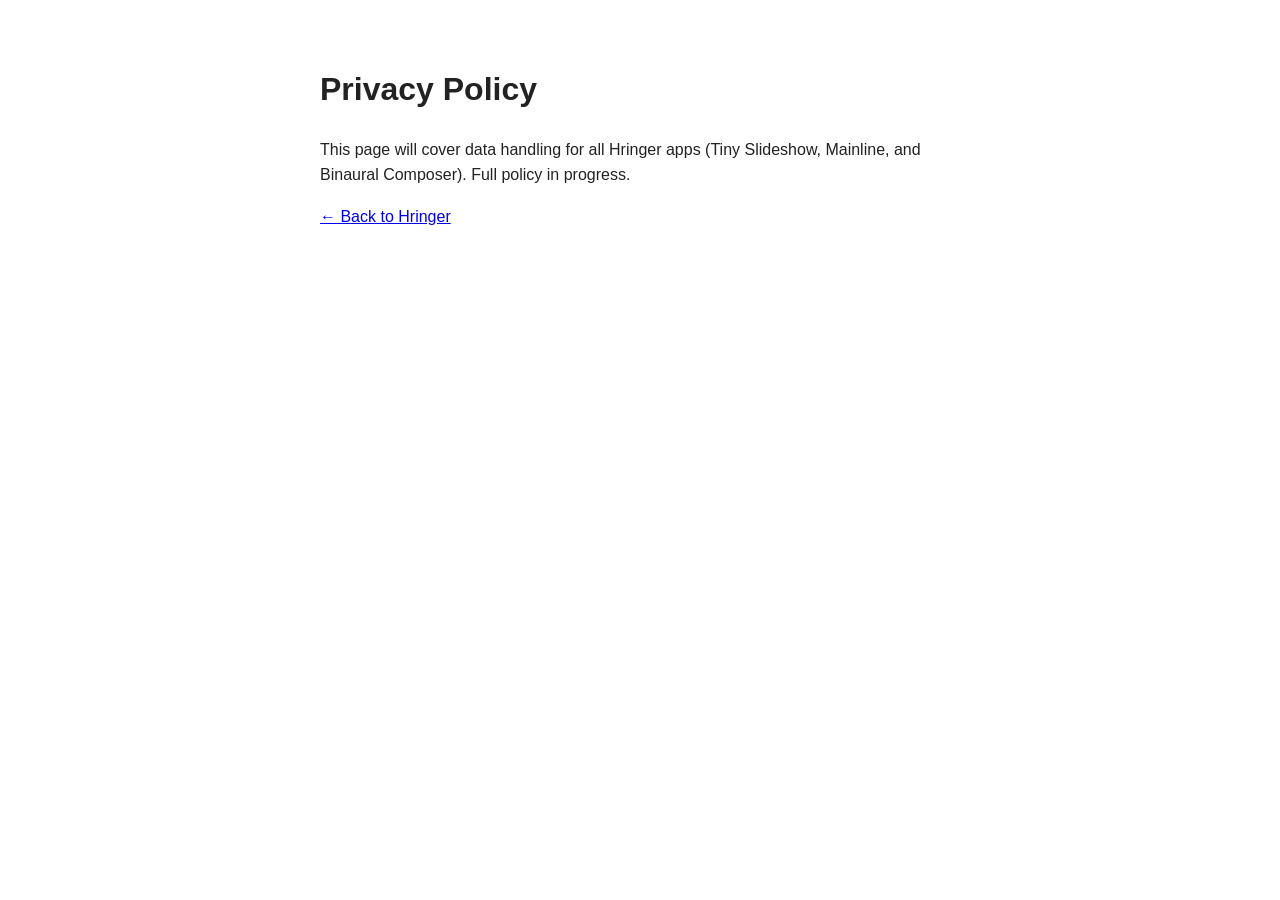
==== privacy/index.html @ 14e50d8d "Add initial Privacy Policy page This page will cover data handling for all Hringer apps (Tiny Slides" ====
<!DOCTYPE html>
<html lang="en">
<head>
<meta charset="UTF-8">
<meta name="viewport" content="width=device-width, initial-scale=1.0">
<title>Privacy Policy — Hringer</title>
<style>
  body { font-family: -apple-system, Segoe UI, sans-serif; max-width: 640px; margin: 4rem auto; padding: 0 1.5rem; line-height: 1.6; color: #222; }
</style>
</head>
<body>
  <h1>Privacy Policy</h1>
  <p>This page will cover data handling for all Hringer apps (Tiny Slideshow, Mainline, and Binaural Composer). Full policy in progress.</p>
  <p><a href="/">&larr; Back to Hringer</a></p>
</body>
</html>
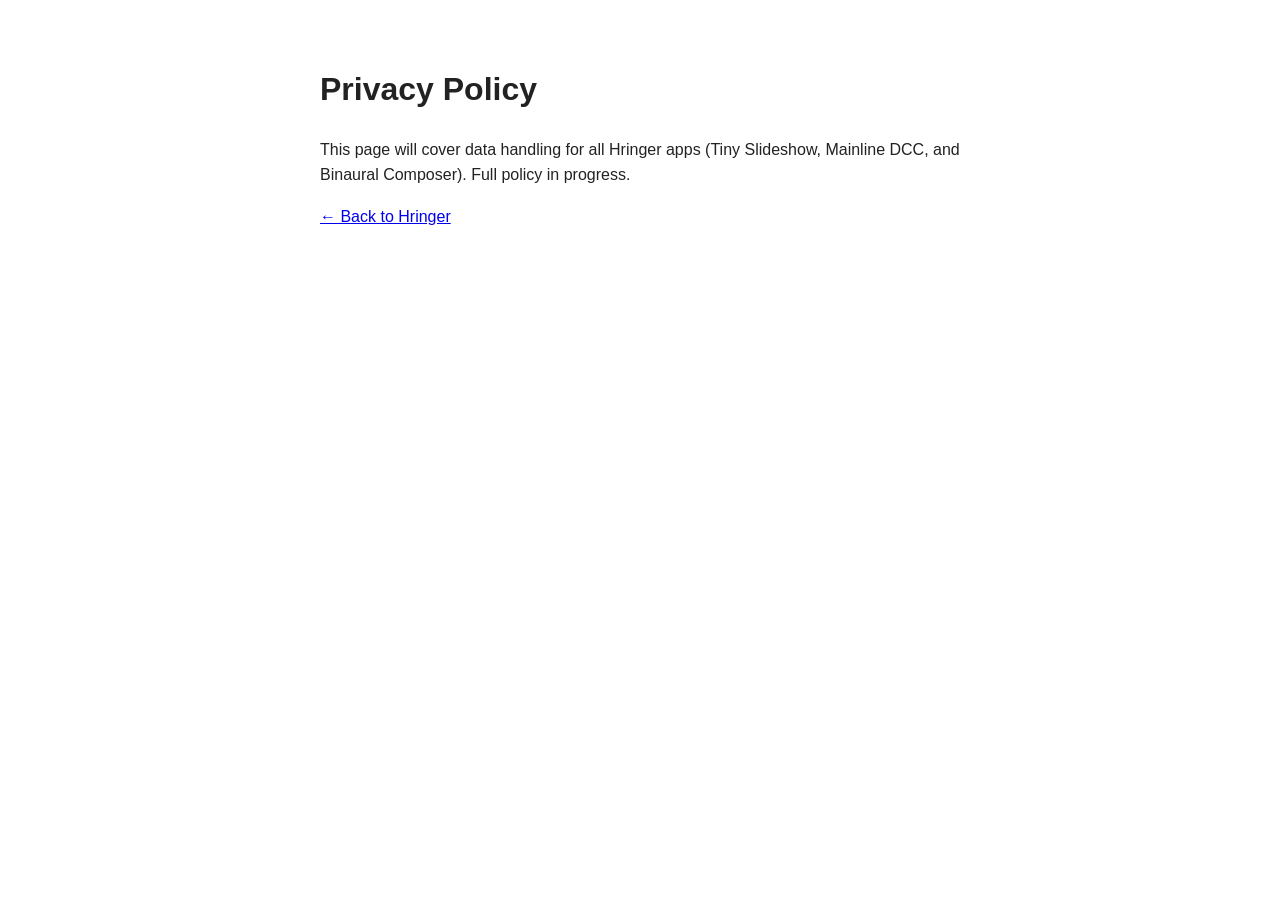
==== commit e6fb29de: "Update app names in privacy policy text" ====
--- a/privacy/index.html
+++ b/privacy/index.html
@@ -10,7 +10,7 @@
 </head>
 <body>
   <h1>Privacy Policy</h1>
-  <p>This page will cover data handling for all Hringer apps (Tiny Slideshow, Mainline, and Binaural Composer). Full policy in progress.</p>
+  <p>This page will cover data handling for all Hringer apps (Tiny Slideshow, Mainline DCC, and Binaural Composer). Full policy in progress.</p>
   <p><a href="/">&larr; Back to Hringer</a></p>
 </body>
 </html>
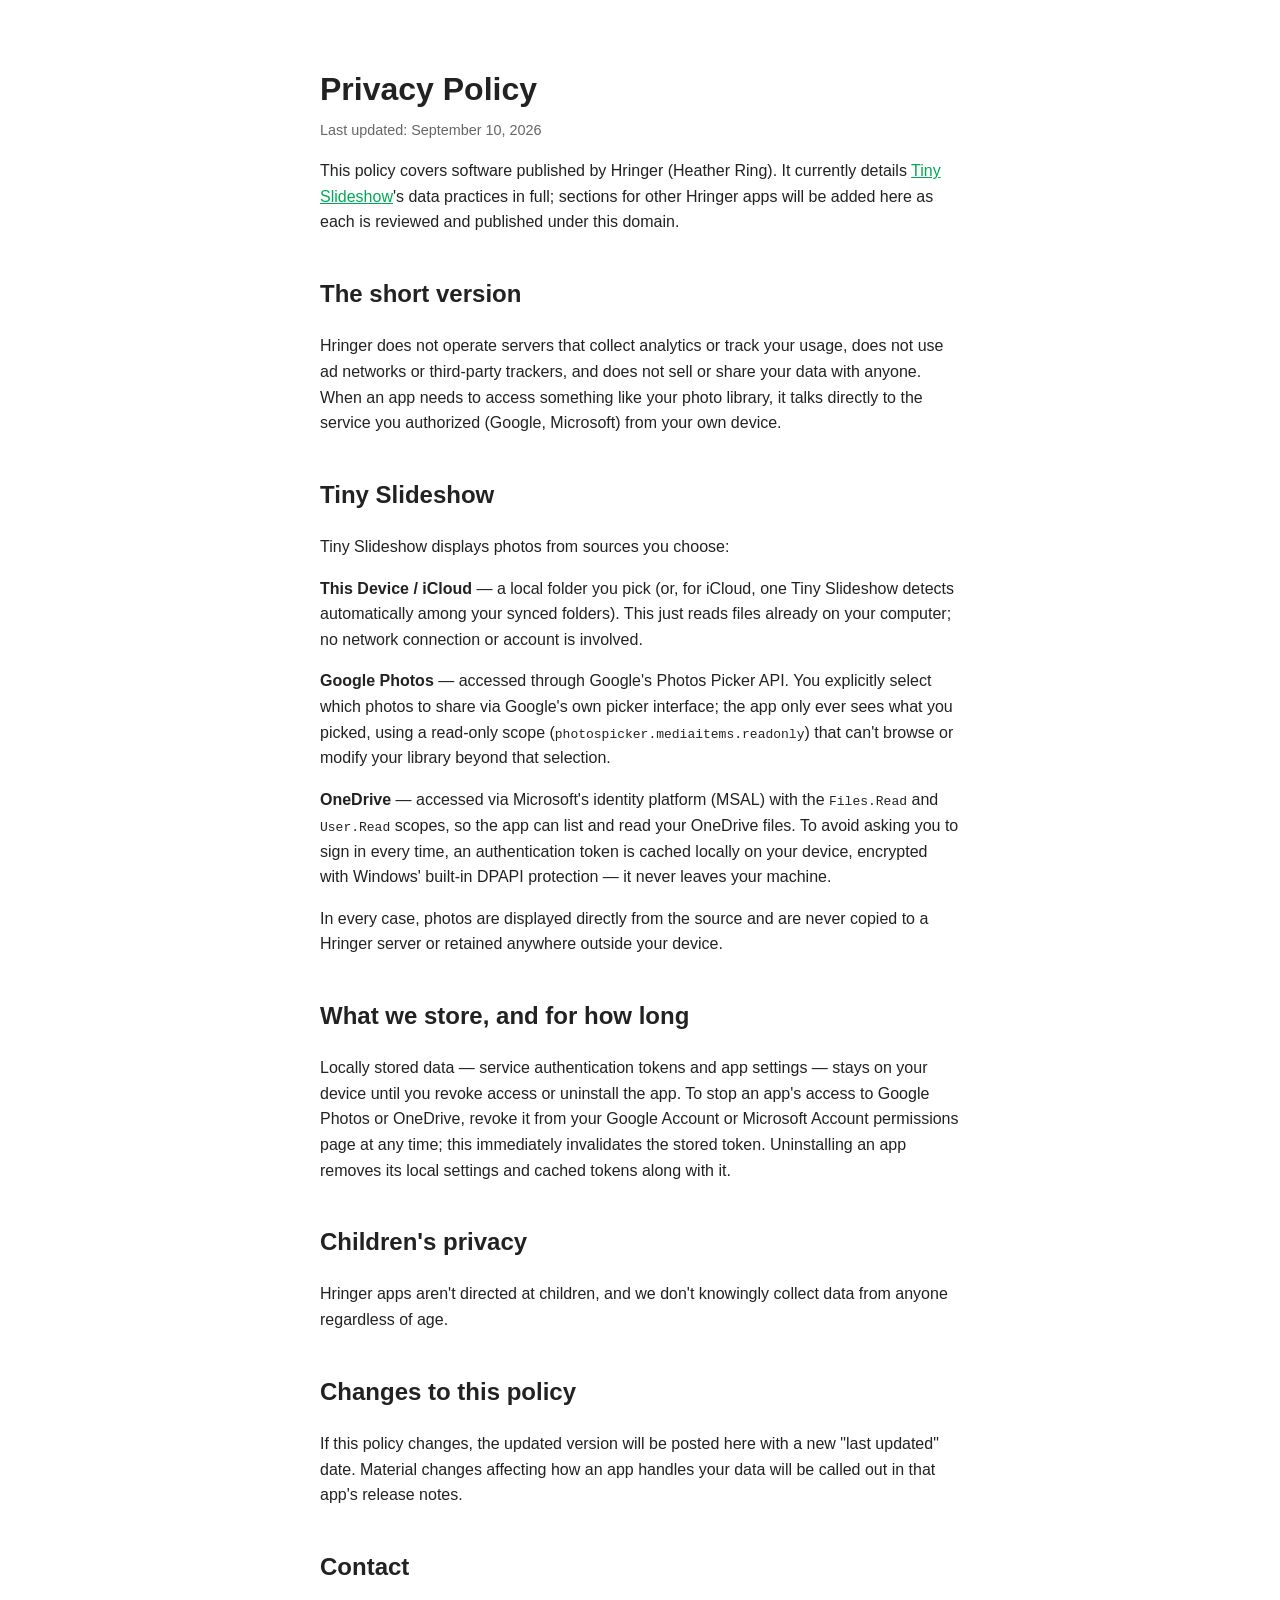
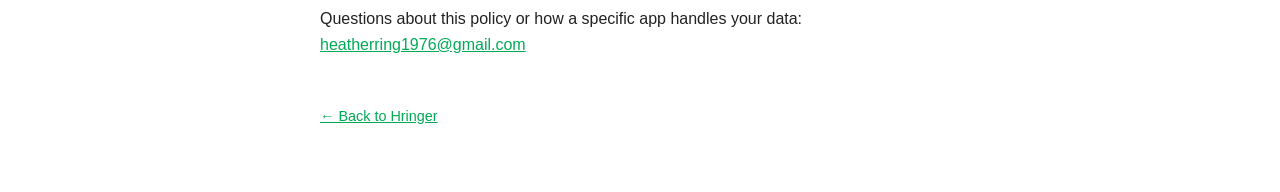
==== commit 67a4594e: "Revise privacy policy content and styling Updated privacy policy with detailed data handling practic" ====
--- a/privacy/index.html
+++ b/privacy/index.html
@@ -6,11 +6,64 @@
 <title>Privacy Policy — Hringer</title>
 <style>
   body { font-family: -apple-system, Segoe UI, sans-serif; max-width: 640px; margin: 4rem auto; padding: 0 1.5rem; line-height: 1.6; color: #222; }
+  h1 { margin-bottom: 0.25rem; }
+  .updated { color: #666; margin-top: 0; font-size: 0.9rem; }
+  h2 { margin-top: 2.5rem; }
+  footer { margin-top: 3rem; font-size: 0.9rem; color: #888; }
+  a { color: #0a5; }
 </style>
 </head>
 <body>
   <h1>Privacy Policy</h1>
-  <p>This page will cover data handling for all Hringer apps (Tiny Slideshow, Mainline DCC, and Binaural Composer). Full policy in progress.</p>
-  <p><a href="/">&larr; Back to Hringer</a></p>
+  <p class="updated">Last updated: September 10, 2026</p>
+
+  <p>This policy covers software published by Hringer (Heather Ring). It currently details
+  <a href="https://tiny-slideshow.hringer.com">Tiny Slideshow</a>'s data practices in full; sections
+  for other Hringer apps will be added here as each is reviewed and published under this domain.</p>
+
+  <h2>The short version</h2>
+  <p>Hringer does not operate servers that collect analytics or track your usage, does not use
+  ad networks or third-party trackers, and does not sell or share your data with anyone. When an
+  app needs to access something like your photo library, it talks directly to the service you
+  authorized (Google, Microsoft) from your own device.</p>
+
+  <h2>Tiny Slideshow</h2>
+  <p>Tiny Slideshow displays photos from sources you choose:</p>
+  <p><strong>This Device / iCloud</strong> — a local folder you pick (or, for iCloud, one Tiny
+  Slideshow detects automatically among your synced folders). This just reads files already on
+  your computer; no network connection or account is involved.</p>
+  <p><strong>Google Photos</strong> — accessed through Google's Photos Picker API. You explicitly
+  select which photos to share via Google's own picker interface; the app only ever sees what you
+  picked, using a read-only scope (<code>photospicker.mediaitems.readonly</code>) that can't
+  browse or modify your library beyond that selection.</p>
+  <p><strong>OneDrive</strong> — accessed via Microsoft's identity platform (MSAL) with the
+  <code>Files.Read</code> and <code>User.Read</code> scopes, so the app can list and read your
+  OneDrive files. To avoid asking you to sign in every time, an authentication token is cached
+  locally on your device, encrypted with Windows' built-in DPAPI protection — it never leaves
+  your machine.</p>
+  <p>In every case, photos are displayed directly from the source and are never copied to a
+  Hringer server or retained anywhere outside your device.</p>
+
+  <h2>What we store, and for how long</h2>
+  <p>Locally stored data — service authentication tokens and app settings — stays on your device
+  until you revoke access or uninstall the app. To stop an app's access to Google Photos or
+  OneDrive, revoke it from your Google Account or Microsoft Account permissions page at any time;
+  this immediately invalidates the stored token. Uninstalling an app removes its local settings
+  and cached tokens along with it.</p>
+
+  <h2>Children's privacy</h2>
+  <p>Hringer apps aren't directed at children, and we don't knowingly collect data from anyone
+  regardless of age.</p>
+
+  <h2>Changes to this policy</h2>
+  <p>If this policy changes, the updated version will be posted here with a new "last updated"
+  date. Material changes affecting how an app handles your data will be called out in that app's
+  release notes.</p>
+
+  <h2>Contact</h2>
+  <p>Questions about this policy or how a specific app handles your data:
+  <a href="mailto:heatherring1976@gmail.com">heatherring1976@gmail.com</a></p>
+
+  <footer><a href="/">&larr; Back to Hringer</a></footer>
 </body>
 </html>
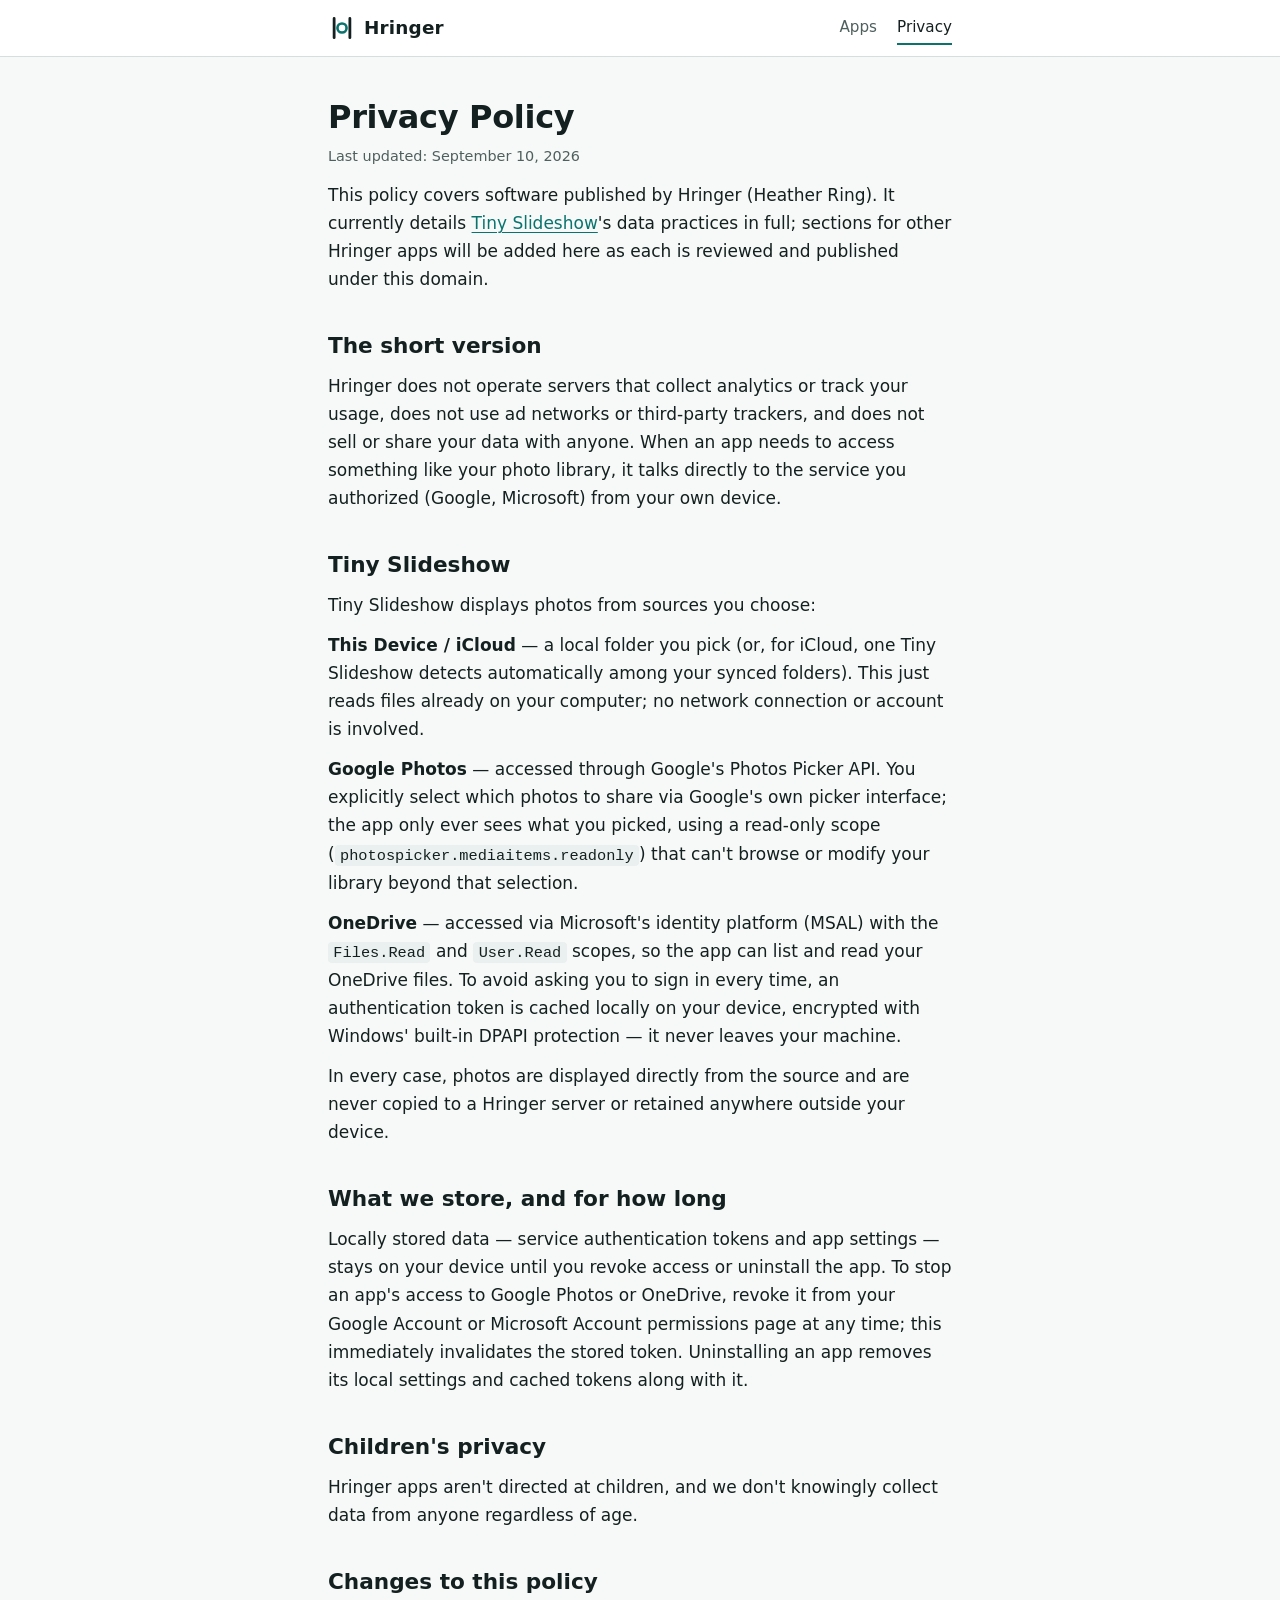
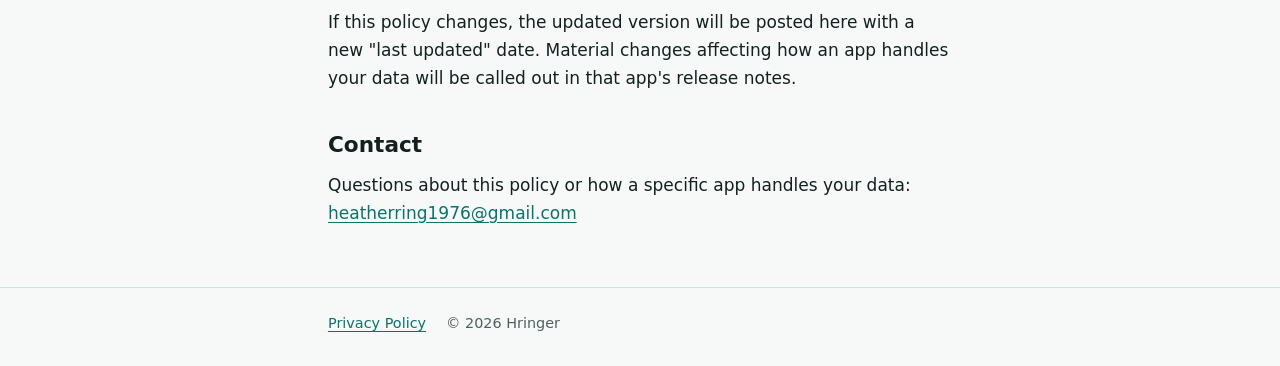
==== commit 54705044: "Add shared stylesheet and convert hub and privacy pages Add assets/site.css (v0.2) and the Hringer m" ====
--- a/privacy/index.html
+++ b/privacy/index.html
@@ -1,69 +1,79 @@
 <!DOCTYPE html>
 <html lang="en">
 <head>
-<meta charset="UTF-8">
-<meta name="viewport" content="width=device-width, initial-scale=1.0">
-<title>Privacy Policy — Hringer</title>
-<style>
-  body { font-family: -apple-system, Segoe UI, sans-serif; max-width: 640px; margin: 4rem auto; padding: 0 1.5rem; line-height: 1.6; color: #222; }
-  h1 { margin-bottom: 0.25rem; }
-  .updated { color: #666; margin-top: 0; font-size: 0.9rem; }
-  h2 { margin-top: 2.5rem; }
-  footer { margin-top: 3rem; font-size: 0.9rem; color: #888; }
-  a { color: #0a5; }
-</style>
+  <meta charset="UTF-8">
+  <meta name="viewport" content="width=device-width, initial-scale=1.0">
+  <meta name="description" content="Privacy policy for software published by Hringer.">
+  <title>Privacy Policy — Hringer</title>
+  <link rel="icon" href="/assets/hringer-mark.svg" type="image/svg+xml">
+  <link rel="stylesheet" href="/assets/site.css">
 </head>
 <body>
-  <h1>Privacy Policy</h1>
-  <p class="updated">Last updated: September 10, 2026</p>
+  <header class="site-header">
+    <div class="site-header__inner">
+      <a class="brand" href="/"><img src="/assets/hringer-mark.svg" alt=""> Hringer</a>
+      <nav class="site-nav" aria-label="Site">
+      <a href="/">Apps</a>
+      <a href="/privacy" aria-current="page">Privacy</a>
+      </nav>
+    </div>
+  </header>
+  <main class="site-main">
+    <h1>Privacy Policy</h1>
+    <p class="updated">Last updated: September 10, 2026</p>
 
-  <p>This policy covers software published by Hringer (Heather Ring). It currently details
-  <a href="https://tiny-slideshow.hringer.com">Tiny Slideshow</a>'s data practices in full; sections
-  for other Hringer apps will be added here as each is reviewed and published under this domain.</p>
+    <p>This policy covers software published by Hringer (Heather Ring). It currently details
+    <a href="https://tiny-slideshow.hringer.com">Tiny Slideshow</a>'s data practices in full; sections
+    for other Hringer apps will be added here as each is reviewed and published under this domain.</p>
 
-  <h2>The short version</h2>
-  <p>Hringer does not operate servers that collect analytics or track your usage, does not use
-  ad networks or third-party trackers, and does not sell or share your data with anyone. When an
-  app needs to access something like your photo library, it talks directly to the service you
-  authorized (Google, Microsoft) from your own device.</p>
+    <h2>The short version</h2>
+    <p>Hringer does not operate servers that collect analytics or track your usage, does not use
+    ad networks or third-party trackers, and does not sell or share your data with anyone. When an
+    app needs to access something like your photo library, it talks directly to the service you
+    authorized (Google, Microsoft) from your own device.</p>
 
-  <h2>Tiny Slideshow</h2>
-  <p>Tiny Slideshow displays photos from sources you choose:</p>
-  <p><strong>This Device / iCloud</strong> — a local folder you pick (or, for iCloud, one Tiny
-  Slideshow detects automatically among your synced folders). This just reads files already on
-  your computer; no network connection or account is involved.</p>
-  <p><strong>Google Photos</strong> — accessed through Google's Photos Picker API. You explicitly
-  select which photos to share via Google's own picker interface; the app only ever sees what you
-  picked, using a read-only scope (<code>photospicker.mediaitems.readonly</code>) that can't
-  browse or modify your library beyond that selection.</p>
-  <p><strong>OneDrive</strong> — accessed via Microsoft's identity platform (MSAL) with the
-  <code>Files.Read</code> and <code>User.Read</code> scopes, so the app can list and read your
-  OneDrive files. To avoid asking you to sign in every time, an authentication token is cached
-  locally on your device, encrypted with Windows' built-in DPAPI protection — it never leaves
-  your machine.</p>
-  <p>In every case, photos are displayed directly from the source and are never copied to a
-  Hringer server or retained anywhere outside your device.</p>
+    <h2>Tiny Slideshow</h2>
+    <p>Tiny Slideshow displays photos from sources you choose:</p>
+    <p><strong>This Device / iCloud</strong> — a local folder you pick (or, for iCloud, one Tiny
+    Slideshow detects automatically among your synced folders). This just reads files already on
+    your computer; no network connection or account is involved.</p>
+    <p><strong>Google Photos</strong> — accessed through Google's Photos Picker API. You explicitly
+    select which photos to share via Google's own picker interface; the app only ever sees what you
+    picked, using a read-only scope (<code>photospicker.mediaitems.readonly</code>) that can't
+    browse or modify your library beyond that selection.</p>
+    <p><strong>OneDrive</strong> — accessed via Microsoft's identity platform (MSAL) with the
+    <code>Files.Read</code> and <code>User.Read</code> scopes, so the app can list and read your
+    OneDrive files. To avoid asking you to sign in every time, an authentication token is cached
+    locally on your device, encrypted with Windows' built-in DPAPI protection — it never leaves
+    your machine.</p>
+    <p>In every case, photos are displayed directly from the source and are never copied to a
+    Hringer server or retained anywhere outside your device.</p>
 
-  <h2>What we store, and for how long</h2>
-  <p>Locally stored data — service authentication tokens and app settings — stays on your device
-  until you revoke access or uninstall the app. To stop an app's access to Google Photos or
-  OneDrive, revoke it from your Google Account or Microsoft Account permissions page at any time;
-  this immediately invalidates the stored token. Uninstalling an app removes its local settings
-  and cached tokens along with it.</p>
+    <h2>What we store, and for how long</h2>
+    <p>Locally stored data — service authentication tokens and app settings — stays on your device
+    until you revoke access or uninstall the app. To stop an app's access to Google Photos or
+    OneDrive, revoke it from your Google Account or Microsoft Account permissions page at any time;
+    this immediately invalidates the stored token. Uninstalling an app removes its local settings
+    and cached tokens along with it.</p>
 
-  <h2>Children's privacy</h2>
-  <p>Hringer apps aren't directed at children, and we don't knowingly collect data from anyone
-  regardless of age.</p>
+    <h2>Children's privacy</h2>
+    <p>Hringer apps aren't directed at children, and we don't knowingly collect data from anyone
+    regardless of age.</p>
 
-  <h2>Changes to this policy</h2>
-  <p>If this policy changes, the updated version will be posted here with a new "last updated"
-  date. Material changes affecting how an app handles your data will be called out in that app's
-  release notes.</p>
+    <h2>Changes to this policy</h2>
+    <p>If this policy changes, the updated version will be posted here with a new "last updated"
+    date. Material changes affecting how an app handles your data will be called out in that app's
+    release notes.</p>
 
-  <h2>Contact</h2>
-  <p>Questions about this policy or how a specific app handles your data:
-  <a href="mailto:heatherring1976@gmail.com">heatherring1976@gmail.com</a></p>
-
-  <footer><a href="/">&larr; Back to Hringer</a></footer>
+    <h2>Contact</h2>
+    <p>Questions about this policy or how a specific app handles your data:
+    <a href="mailto:heatherring1976@gmail.com">heatherring1976@gmail.com</a></p>
+  </main>
+  <footer class="site-footer">
+    <div class="site-footer__inner">
+      <a href="/privacy">Privacy Policy</a>
+      <span>© 2026 Hringer</span>
+    </div>
+  </footer>
 </body>
 </html>
--- a/assets/site.css
+++ b/assets/site.css
@@ -0,0 +1,206 @@
+/*
+ * Hringer shared stylesheet — v0.2
+ * Served from https://hringer.com/assets/site.css and linked by every Hringer site.
+ *
+ * Rules:
+ *  - Pages carry NO inline <style> blocks. Layout/look lives here.
+ *  - System fonts only, no external requests (matches the privacy policy: no third parties).
+ *  - Colors come from the --hr-* tokens below. Never hard-code a color in a page.
+ *  - A product site may override --hr-product (its accent) on <body>, nothing else.
+ */
+
+:root {
+  color-scheme: light dark;
+
+  /* Color — light */
+  --hr-bg:        #f6f9f8;
+  --hr-surface:   #ffffff;
+  --hr-text:      #14201f;
+  --hr-muted:     #4f5f5d;
+  --hr-border:    #d5e0de;
+  --hr-accent:    #0a736e;   /* the teal ring */
+  --hr-accent-hover: #075a56;
+  --hr-on-accent: #ffffff;
+  --hr-focus:     #0a736e;
+  --hr-code-bg:   #eaf0ef;
+
+  /* Per-product accent hook (defaults to the brand accent) */
+  --hr-product: var(--hr-accent);
+  --hr-on-product: var(--hr-on-accent);
+
+  /* Type */
+  --hr-font: system-ui, -apple-system, "Segoe UI", Roboto, "Helvetica Neue", Arial, sans-serif;
+  --hr-mono: ui-monospace, "Cascadia Mono", Consolas, Menlo, monospace;
+
+  /* Scale */
+  --hr-measure: 42rem;
+  --hr-radius: 10px;
+  --hr-gap: 1rem;
+}
+
+/* Per-product accents. Put data-product="<id>" on <body> (product site) or on a hub card.
+   Used for the nav underline, card edge, title rule, card title and primary button. */
+[data-product="tiny-slideshow"] { --hr-product: #b45309; --hr-on-product: #ffffff; }
+[data-product="mainline-dcc"]   { --hr-product: #1f6feb; --hr-on-product: #ffffff; }
+[data-product="binaural-composer"] { --hr-product: #6d45d9; --hr-on-product: #ffffff; }
+
+@media (prefers-color-scheme: dark) {
+  :root {
+    --hr-bg:        #0d1514;
+    --hr-surface:   #141e1d;
+    --hr-text:      #e4eceb;
+    --hr-muted:     #9db0ad;
+    --hr-border:    #253433;
+    --hr-accent:    #4fd1c5;
+    --hr-accent-hover: #7fe3da;
+    --hr-on-accent: #06201e;
+    --hr-focus:     #4fd1c5;
+    --hr-code-bg:   #1b2827;
+  }
+
+  [data-product="tiny-slideshow"] { --hr-product: #f5a524; --hr-on-product: #1b1200; }
+  [data-product="mainline-dcc"]   { --hr-product: #6ea8fe; --hr-on-product: #06142e; }
+  [data-product="binaural-composer"] { --hr-product: #a78bfa; --hr-on-product: #150a38; }
+}
+
+*, *::before, *::after { box-sizing: border-box; }
+
+html { -webkit-text-size-adjust: 100%; }
+
+body {
+  margin: 0;
+  background: var(--hr-bg);
+  color: var(--hr-text);
+  font-family: var(--hr-font);
+  font-size: 1.0625rem;
+  line-height: 1.65;
+}
+
+/* ---------- Layout ---------- */
+
+.site-header {
+  border-bottom: 1px solid var(--hr-border);
+  background: var(--hr-surface);
+}
+.site-header__inner,
+.site-main,
+.site-footer__inner {
+  max-width: var(--hr-measure);
+  margin: 0 auto;
+  padding-left: 1.5rem;
+  padding-right: 1.5rem;
+}
+.site-header__inner {
+  display: flex;
+  align-items: center;
+  justify-content: space-between;
+  gap: var(--hr-gap);
+  min-height: 3.5rem;
+  flex-wrap: wrap;
+  padding-top: 0.5rem;
+  padding-bottom: 0.5rem;
+}
+.site-main { padding-top: 2.5rem; padding-bottom: 3rem; }
+
+.brand {
+  display: inline-flex;
+  align-items: center;
+  gap: 0.5rem;
+  color: var(--hr-text);
+  font-weight: 700;
+  font-size: 1.15rem;
+  letter-spacing: 0.01em;
+  text-decoration: none;
+}
+.brand img, .brand svg { width: 1.75rem; height: 1.75rem; display: block; }
+
+.site-nav { display: flex; flex-wrap: wrap; gap: 0.25rem 1.25rem; font-size: 0.95rem; }
+.site-nav a { color: var(--hr-muted); text-decoration: none; padding: 0.25rem 0; }
+.site-nav a:hover { color: var(--hr-text); }
+.site-nav a[aria-current="page"] { color: var(--hr-text); box-shadow: inset 0 -2px 0 var(--hr-product); }
+
+.site-footer { border-top: 1px solid var(--hr-border); color: var(--hr-muted); font-size: 0.9rem; }
+.site-footer__inner { padding-top: 1.5rem; padding-bottom: 2rem; display: flex; flex-wrap: wrap; gap: 0.25rem 1.25rem; }
+
+/* ---------- Typography ---------- */
+
+h1, h2, h3 { line-height: 1.25; margin: 0; }
+h1 { font-size: 2rem; letter-spacing: -0.01em; }
+h2 { font-size: 1.35rem; margin-top: 2.5rem; margin-bottom: 0.5rem; }
+h3 { font-size: 1.1rem; margin-top: 1.75rem; margin-bottom: 0.25rem; }
+p, ul, ol { margin: 0.75rem 0; }
+
+.tagline { color: var(--hr-muted); font-size: 1.15rem; margin-top: 0.5rem; }
+.updated { color: var(--hr-muted); font-size: 0.9rem; margin-top: 0.5rem; }
+
+a { color: var(--hr-accent); text-underline-offset: 0.18em; }
+a:hover { color: var(--hr-accent-hover); }
+:focus-visible { outline: 3px solid var(--hr-focus); outline-offset: 2px; border-radius: 3px; }
+
+code {
+  font-family: var(--hr-mono);
+  font-size: 0.9em;
+  background: var(--hr-code-bg);
+  padding: 0.1em 0.35em;
+  border-radius: 4px;
+  overflow-wrap: anywhere;
+}
+
+/* ---------- Components ---------- */
+
+/* Hero block at the top of a page: <header class="page-title"> */
+.page-title { padding-bottom: 0.5rem; border-bottom: 3px solid var(--hr-product); display: inline-block; padding-right: 1.5rem; }
+.page-title h1 { display: inline; }
+
+/* Product list on the hub: <ul class="cards"><li><a class="card">…</a></li></ul> */
+.cards { list-style: none; padding: 0; margin: 1.5rem 0; display: grid; gap: var(--hr-gap); }
+.card {
+  display: block;
+  background: var(--hr-surface);
+  border: 1px solid var(--hr-border);
+  border-left: 4px solid var(--hr-product);
+  border-radius: var(--hr-radius);
+  padding: 1rem 1.25rem;
+  color: var(--hr-text);
+  text-decoration: none;
+}
+.card:hover { border-color: var(--hr-product); }
+.card__title { display: block; font-weight: 700; color: var(--hr-product); font-size: 1.1rem; }
+.card__desc { display: block; color: var(--hr-muted); margin-top: 0.15rem; }
+
+/* Emphasized block, e.g. the support email address: <p class="callout"> */
+.callout {
+  background: var(--hr-surface);
+  border: 1px solid var(--hr-border);
+  border-radius: var(--hr-radius);
+  padding: 1rem 1.25rem;
+  font-size: 1.15rem;
+  overflow-wrap: anywhere;
+}
+.callout .note { display: block; margin-top: 0.4rem; font-size: 0.875rem; color: var(--hr-muted); }
+
+/* Link styled as a button: <a class="button" href="mailto:…"> */
+.button {
+  display: inline-block;
+  background: var(--hr-product);
+  color: var(--hr-on-product);
+  font-weight: 600;
+  text-decoration: none;
+  padding: 0.55rem 1.1rem;
+  border-radius: 8px;
+}
+.button:hover { filter: brightness(0.9); color: var(--hr-on-product); }
+
+/* Store badge / link row */
+.actions { display: flex; flex-wrap: wrap; gap: 0.75rem; margin: 1.5rem 0; }
+
+@media (max-width: 30rem) {
+  body { font-size: 1rem; }
+  h1 { font-size: 1.7rem; }
+  .site-main { padding-top: 1.75rem; }
+}
+
+@media print {
+  .site-header, .site-footer { display: none; }
+  body { background: #fff; color: #000; }
+}
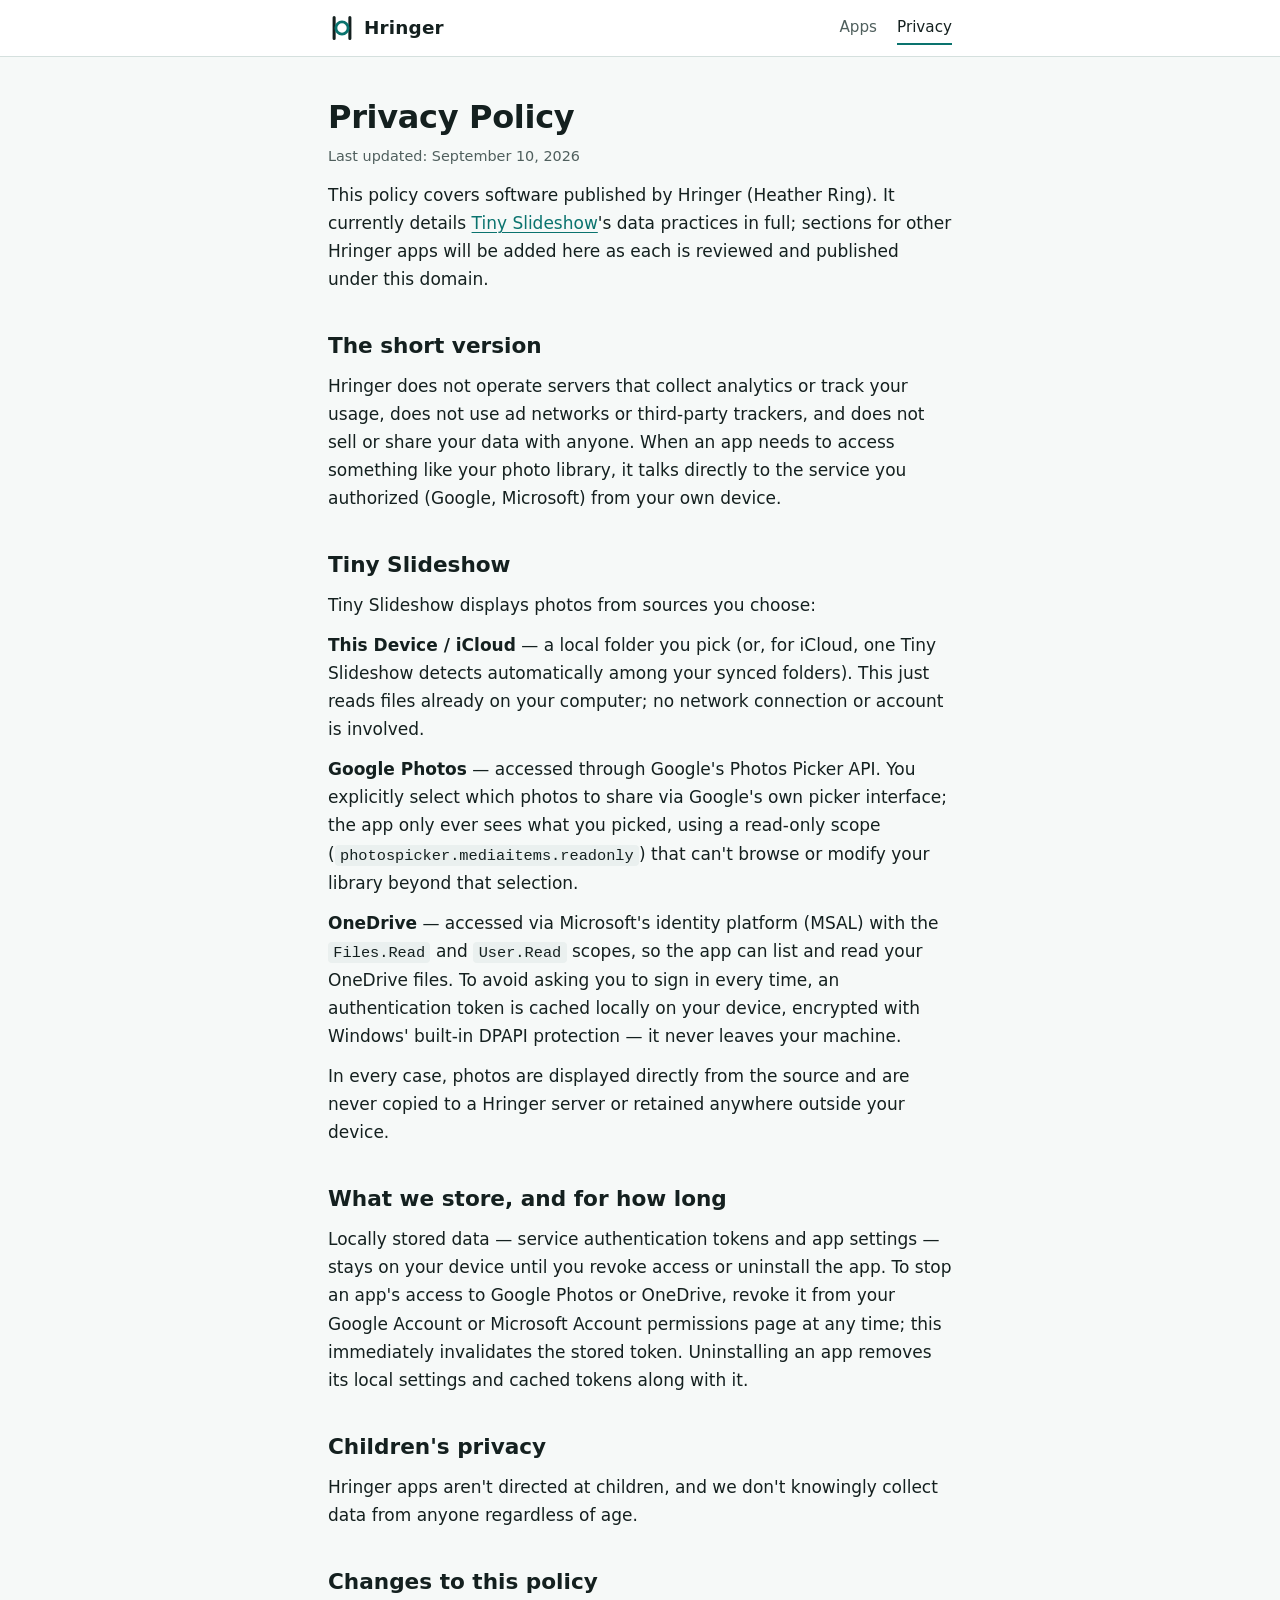
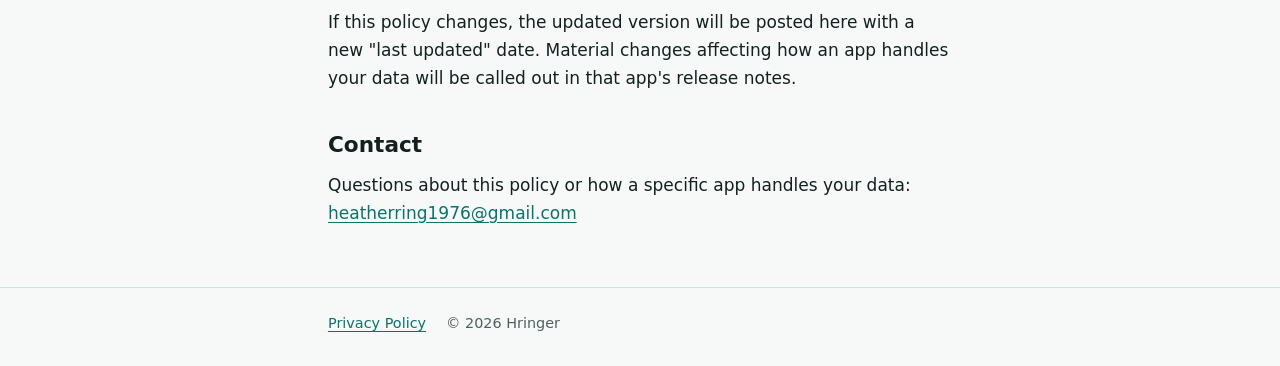
==== commit 99700ced: "Use the Hringer tile as the favicon on the privacy page Co-Authored-By: Claude Sonnet 5.5 <noreply@a" ====
--- a/privacy/index.html
+++ b/privacy/index.html
@@ -5,7 +5,9 @@
   <meta name="viewport" content="width=device-width, initial-scale=1.0">
   <meta name="description" content="Privacy policy for software published by Hringer.">
   <title>Privacy Policy — Hringer</title>
-  <link rel="icon" href="/assets/hringer-mark.svg" type="image/svg+xml">
+  <link rel="icon" href="/assets/hringer-tile.svg" type="image/svg+xml">
+  <link rel="icon" href="/favicon.ico" sizes="48x48">
+  <link rel="apple-touch-icon" href="/assets/apple-touch-icon.png">
   <link rel="stylesheet" href="/assets/site.css">
 </head>
 <body>
--- a/assets/site.css
+++ b/assets/site.css
@@ -1,5 +1,5 @@
 /*
- * Hringer shared stylesheet — v0.2
+ * Hringer shared stylesheet — v0.5
  * Served from https://hringer.com/assets/site.css and linked by every Hringer site.
  *
  * Rules:
@@ -40,9 +40,9 @@
 
 /* Per-product accents. Put data-product="<id>" on <body> (product site) or on a hub card.
    Used for the nav underline, card edge, title rule, card title and primary button. */
-[data-product="tiny-slideshow"] { --hr-product: #b45309; --hr-on-product: #ffffff; }
-[data-product="mainline-dcc"]   { --hr-product: #1f6feb; --hr-on-product: #ffffff; }
-[data-product="binaural-composer"] { --hr-product: #6d45d9; --hr-on-product: #ffffff; }
+[data-product="tiny-slideshow"] { --hr-product: #056ee0; --hr-on-product: #ffffff; }
+[data-product="mainline-dcc"]   { --hr-product: #b45309; --hr-on-product: #ffffff; }
+[data-product="binaural-composer"] { --hr-product: #2f3590; --hr-on-product: #ffffff; }
 
 @media (prefers-color-scheme: dark) {
   :root {
@@ -58,9 +58,9 @@
     --hr-code-bg:   #1b2827;
   }
 
-  [data-product="tiny-slideshow"] { --hr-product: #f5a524; --hr-on-product: #1b1200; }
-  [data-product="mainline-dcc"]   { --hr-product: #6ea8fe; --hr-on-product: #06142e; }
-  [data-product="binaural-composer"] { --hr-product: #a78bfa; --hr-on-product: #150a38; }
+  [data-product="tiny-slideshow"] { --hr-product: #5aa5ff; --hr-on-product: #022852; }
+  [data-product="mainline-dcc"]   { --hr-product: #f5a524; --hr-on-product: #1b1200; }
+  [data-product="binaural-composer"] { --hr-product: #939cff; --hr-on-product: #0b0e3a; }
 }
 
 *, *::before, *::after { box-sizing: border-box; }
@@ -191,6 +191,56 @@
 }
 .button:hover { filter: brightness(0.9); color: var(--hr-on-product); }
 
+/* Screenshots: <figure class="shot"><img src="…" alt="…" width="…" height="…"><figcaption>…</figcaption></figure>
+   Wrap several in <div class="shots"> for a stacked gallery. Always give width/height and descriptive alt. */
+img { max-width: 100%; height: auto; }
+.shots { display: grid; gap: 1.75rem; margin: 1.5rem 0; }
+.shot { margin: 1.5rem 0; }
+.shots .shot { margin: 0; }
+.shot img {
+  display: block;
+  width: 100%;
+  border: 1px solid var(--hr-border);
+  border-radius: var(--hr-radius);
+  background: var(--hr-surface);
+}
+.shot figcaption { margin-top: 0.5rem; color: var(--hr-muted); font-size: 0.9rem; }
+
+/* Status pill (added v0.5). Always carries text, so status never relies on color alone.
+   <span class="status status--available">Available</span>
+   <span class="status status--soon">In development &middot; 2027</span> */
+.status {
+  display: inline-block;
+  font-size: 0.8125rem;
+  font-weight: 700;
+  line-height: 1;
+  padding: 0.3rem 0.6rem;
+  border-radius: 999px;
+  white-space: nowrap;
+}
+.status--available { background: var(--hr-accent); color: var(--hr-on-accent); }
+.status--soon { border: 1px solid var(--hr-muted); color: var(--hr-muted); }
+
+/* Card parts for an app with several links (added v0.5). Use <div class="card">, not <a>.
+   .card__head holds the title and a status pill; .card__actions holds the button and links. */
+.card__head { display: flex; flex-wrap: wrap; align-items: center; gap: 0.4rem 0.75rem; }
+.card__actions { display: flex; flex-wrap: wrap; align-items: center; gap: 0.6rem 1.25rem; margin: 0.9rem 0 0; }
+.card__actions a:not(.button) { font-size: 0.95rem; }
+
+/* In-development card (added v0.5): quieter dashed outline; the left edge keeps the product accent. */
+.card--soon {
+  background: transparent;
+  border-style: dashed;
+  border-left-style: solid;
+  border-color: var(--hr-muted);
+  border-color: color-mix(in srgb, var(--hr-muted) 60%, transparent);
+  border-left-color: var(--hr-product);
+}
+.card--soon:hover { border-color: var(--hr-product); }
+
+/* Short intro line under a section heading (added v0.5) */
+.lead { color: var(--hr-muted); margin-top: 0; }
+
 /* Store badge / link row */
 .actions { display: flex; flex-wrap: wrap; gap: 0.75rem; margin: 1.5rem 0; }
 
